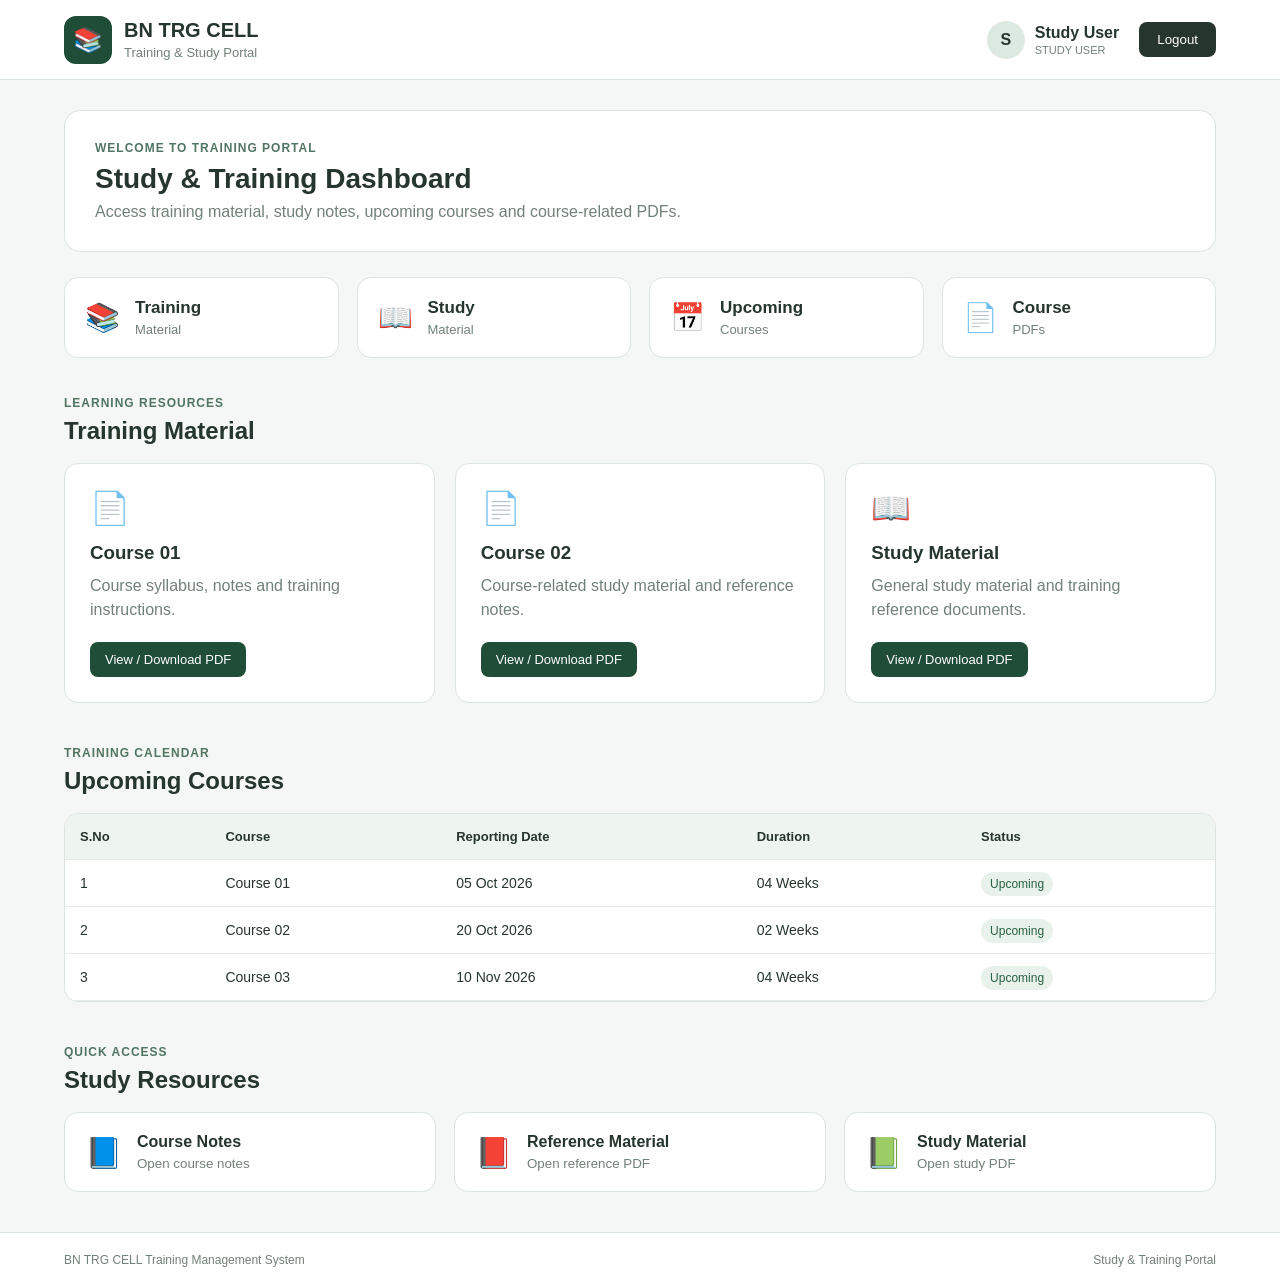
==== study.html @ 425ab78c "Add files via upload" ====
<!DOCTYPE html>
<html lang="en">

<head>

    <meta charset="UTF-8">

    <meta name="viewport"
          content="width=device-width, initial-scale=1.0">

    <title>BN TRG CELL - Study Dashboard</title>

    <link rel="stylesheet" href="study.css">

</head>

<body>

    <header class="topbar">

        <div class="brand">
            <div class="logo">📚</div>

            <div>
                <h1>BN TRG CELL</h1>
                <p>Training & Study Portal</p>
            </div>
        </div>

        <div class="user-area">

            <div class="profile">
                <div class="avatar">S</div>

                <div>
                    <strong>Study User</strong>
                    <small>STUDY USER</small>
                </div>
            </div>

            <button class="logout-btn"
                    onclick="logout()">
                Logout
            </button>

        </div>

    </header>


    <main class="container">

        <section class="welcome">

            <div>
                <p class="small-title">
                    WELCOME TO TRAINING PORTAL
                </p>

                <h2>Study & Training Dashboard</h2>

                <p>
                    Access training material, study notes,
                    upcoming courses and course-related PDFs.
                </p>
            </div>

        </section>


        <section class="stats">

            <div class="stat-card">
                <span>📚</span>
                <div>
                    <strong>Training</strong>
                    <p>Material</p>
                </div>
            </div>

            <div class="stat-card">
                <span>📖</span>
                <div>
                    <strong>Study</strong>
                    <p>Material</p>
                </div>
            </div>

            <div class="stat-card">
                <span>📅</span>
                <div>
                    <strong>Upcoming</strong>
                    <p>Courses</p>
                </div>
            </div>

            <div class="stat-card">
                <span>📄</span>
                <div>
                    <strong>Course</strong>
                    <p>PDFs</p>
                </div>
            </div>

        </section>


        <section class="section">

            <div class="section-heading">

                <div>
                    <span class="section-label">
                        LEARNING RESOURCES
                    </span>

                    <h2>Training Material</h2>
                </div>

            </div>


            <div class="material-grid">

                <div class="material-card">

                    <div class="material-icon">📄</div>

                    <h3>Course 01</h3>

                    <p>
                        Course syllabus, notes and
                        training instructions.
                    </p>

                    <a href="materials/course1.pdf"
                       target="_blank"
                       class="download-btn">
                        View / Download PDF
                    </a>

                </div>


                <div class="material-card">

                    <div class="material-icon">📄</div>

                    <h3>Course 02</h3>

                    <p>
                        Course-related study material
                        and reference notes.
                    </p>

                    <a href="materials/course2.pdf"
                       target="_blank"
                       class="download-btn">
                        View / Download PDF
                    </a>

                </div>


                <div class="material-card">

                    <div class="material-icon">📖</div>

                    <h3>Study Material</h3>

                    <p>
                        General study material and
                        training reference documents.
                    </p>

                    <a href="materials/study-material.pdf"
                       target="_blank"
                       class="download-btn">
                        View / Download PDF
                    </a>

                </div>

            </div>

        </section>


        <section class="section">

            <div class="section-heading">

                <div>
                    <span class="section-label">
                        TRAINING CALENDAR
                    </span>

                    <h2>Upcoming Courses</h2>
                </div>

            </div>


            <div class="course-table">

                <table>

                    <thead>

                        <tr>
                            <th>S.No</th>
                            <th>Course</th>
                            <th>Reporting Date</th>
                            <th>Duration</th>
                            <th>Status</th>
                        </tr>

                    </thead>

                    <tbody>

                        <tr>
                            <td>1</td>
                            <td>Course 01</td>
                            <td>05 Oct 2026</td>
                            <td>04 Weeks</td>
                            <td>
                                <span class="upcoming">
                                    Upcoming
                                </span>
                            </td>
                        </tr>

                        <tr>
                            <td>2</td>
                            <td>Course 02</td>
                            <td>20 Oct 2026</td>
                            <td>02 Weeks</td>
                            <td>
                                <span class="upcoming">
                                    Upcoming
                                </span>
                            </td>
                        </tr>

                        <tr>
                            <td>3</td>
                            <td>Course 03</td>
                            <td>10 Nov 2026</td>
                            <td>04 Weeks</td>
                            <td>
                                <span class="upcoming">
                                    Upcoming
                                </span>
                            </td>
                        </tr>

                    </tbody>

                </table>

            </div>

        </section>


        <section class="section">

            <div class="section-heading">

                <div>
                    <span class="section-label">
                        QUICK ACCESS
                    </span>

                    <h2>Study Resources</h2>
                </div>

            </div>


            <div class="quick-grid">

                <a href="materials/course1.pdf"
                   target="_blank"
                   class="quick-card">

                    <span>📘</span>

                    <div>
                        <strong>Course Notes</strong>
                        <small>Open course notes</small>
                    </div>

                </a>


                <a href="materials/course2.pdf"
                   target="_blank"
                   class="quick-card">

                    <span>📕</span>

                    <div>
                        <strong>Reference Material</strong>
                        <small>Open reference PDF</small>
                    </div>

                </a>


                <a href="materials/study-material.pdf"
                   target="_blank"
                   class="quick-card">

                    <span>📗</span>

                    <div>
                        <strong>Study Material</strong>
                        <small>Open study PDF</small>
                    </div>

                </a>

            </div>

        </section>

    </main>


    <footer>

        <p>
            BN TRG CELL Training Management System
        </p>

        <p>
            Study & Training Portal
        </p>

    </footer>


    <script>

        function logout() {
            window.location.href = "index.html";
        }

    </script>

</body>

</html>
---- study.css ----
* {
    box-sizing: border-box;
    margin: 0;
    padding: 0;
}

body {
    font-family: Arial, sans-serif;
    background: #f4f7f5;
    color: #26352d;
}

.topbar {
    min-height: 80px;
    background: #ffffff;
    border-bottom: 1px solid #dce5df;
    display: flex;
    justify-content: space-between;
    align-items: center;
    padding: 15px 5%;
}

.brand {
    display: flex;
    align-items: center;
    gap: 12px;
}

.logo {
    width: 48px;
    height: 48px;
    border-radius: 12px;
    background: #1f4d38;
    color: white;
    display: flex;
    align-items: center;
    justify-content: center;
    font-size: 24px;
}

.brand h1 {
    font-size: 20px;
}

.brand p {
    color: #718078;
    font-size: 13px;
    margin-top: 3px;
}

.user-area {
    display: flex;
    align-items: center;
    gap: 20px;
}

.profile {
    display: flex;
    align-items: center;
    gap: 10px;
}

.avatar {
    width: 38px;
    height: 38px;
    border-radius: 50%;
    background: #dce9e1;
    display: flex;
    align-items: center;
    justify-content: center;
    font-weight: bold;
}

.profile small {
    display: block;
    color: #718078;
    font-size: 11px;
    margin-top: 2px;
}

.logout-btn {
    border: 0;
    background: #26352d;
    color: white;
    padding: 10px 18px;
    border-radius: 8px;
    cursor: pointer;
}

.logout-btn:hover {
    opacity: 0.85;
}

.container {
    width: 90%;
    max-width: 1200px;
    margin: 30px auto;
}

.welcome {
    background: #ffffff;
    border: 1px solid #dce5df;
    border-radius: 16px;
    padding: 30px;
    margin-bottom: 25px;
}

.small-title,
.section-label {
    color: #527563;
    font-size: 12px;
    font-weight: bold;
    letter-spacing: 1px;
}

.welcome h2 {
    margin: 8px 0;
    font-size: 28px;
}

.welcome p:last-child {
    color: #718078;
}

.stats {
    display: grid;
    grid-template-columns: repeat(4, 1fr);
    gap: 18px;
    margin-bottom: 35px;
}

.stat-card {
    background: white;
    border: 1px solid #dce5df;
    border-radius: 14px;
    padding: 20px;
    display: flex;
    align-items: center;
    gap: 15px;
}

.stat-card > span {
    font-size: 28px;
}

.stat-card strong {
    font-size: 17px;
}

.stat-card p {
    color: #718078;
    font-size: 13px;
    margin-top: 4px;
}

.section {
    margin-bottom: 40px;
}

.section-heading {
    margin-bottom: 18px;
}

.section-heading h2 {
    margin-top: 6px;
}

.material-grid {
    display: grid;
    grid-template-columns: repeat(3, 1fr);
    gap: 20px;
}

.material-card {
    background: white;
    border: 1px solid #dce5df;
    border-radius: 14px;
    padding: 25px;
}

.material-icon {
    font-size: 32px;
    margin-bottom: 15px;
}

.material-card h3 {
    margin-bottom: 10px;
}

.material-card p {
    color: #718078;
    line-height: 1.5;
    min-height: 48px;
}

.download-btn {
    display: inline-block;
    margin-top: 20px;
    background: #1f4d38;
    color: white;
    text-decoration: none;
    padding: 10px 15px;
    border-radius: 8px;
    font-size: 13px;
}

.download-btn:hover {
    opacity: 0.85;
}

.course-table {
    background: white;
    border: 1px solid #dce5df;
    border-radius: 14px;
    overflow: hidden;
}

table {
    width: 100%;
    border-collapse: collapse;
}

th,
td {
    padding: 15px;
    text-align: left;
    border-bottom: 1px solid #e5ebe7;
}

th {
    background: #eef4f0;
    font-size: 13px;
}

td {
    font-size: 14px;
}

.upcoming {
    background: #e8f2eb;
    color: #286040;
    padding: 5px 9px;
    border-radius: 20px;
    font-size: 12px;
}

.quick-grid {
    display: grid;
    grid-template-columns: repeat(3, 1fr);
    gap: 18px;
}

.quick-card {
    background: white;
    border: 1px solid #dce5df;
    border-radius: 14px;
    padding: 20px;
    text-decoration: none;
    color: inherit;
    display: flex;
    align-items: center;
    gap: 15px;
}

.quick-card:hover {
    transform: translateY(-2px);
}

.quick-card > span {
    font-size: 30px;
}

.quick-card small {
    display: block;
    color: #718078;
    margin-top: 5px;
}

footer {
    border-top: 1px solid #dce5df;
    background: white;
    padding: 20px 5%;
    display: flex;
    justify-content: space-between;
    color: #718078;
    font-size: 12px;
}

@media (max-width: 800px) {

    .stats {
        grid-template-columns: repeat(2, 1fr);
    }

    .material-grid,
    .quick-grid {
        grid-template-columns: 1fr;
    }

    .topbar {
        flex-direction: column;
        gap: 15px;
    }

    .course-table {
        overflow-x: auto;
    }
}

@media (max-width: 500px) {

    .stats {
        grid-template-columns: 1fr;
    }

    .user-area {
        flex-direction: column;
    }

    .welcome h2 {
        font-size: 22px;
    }

}
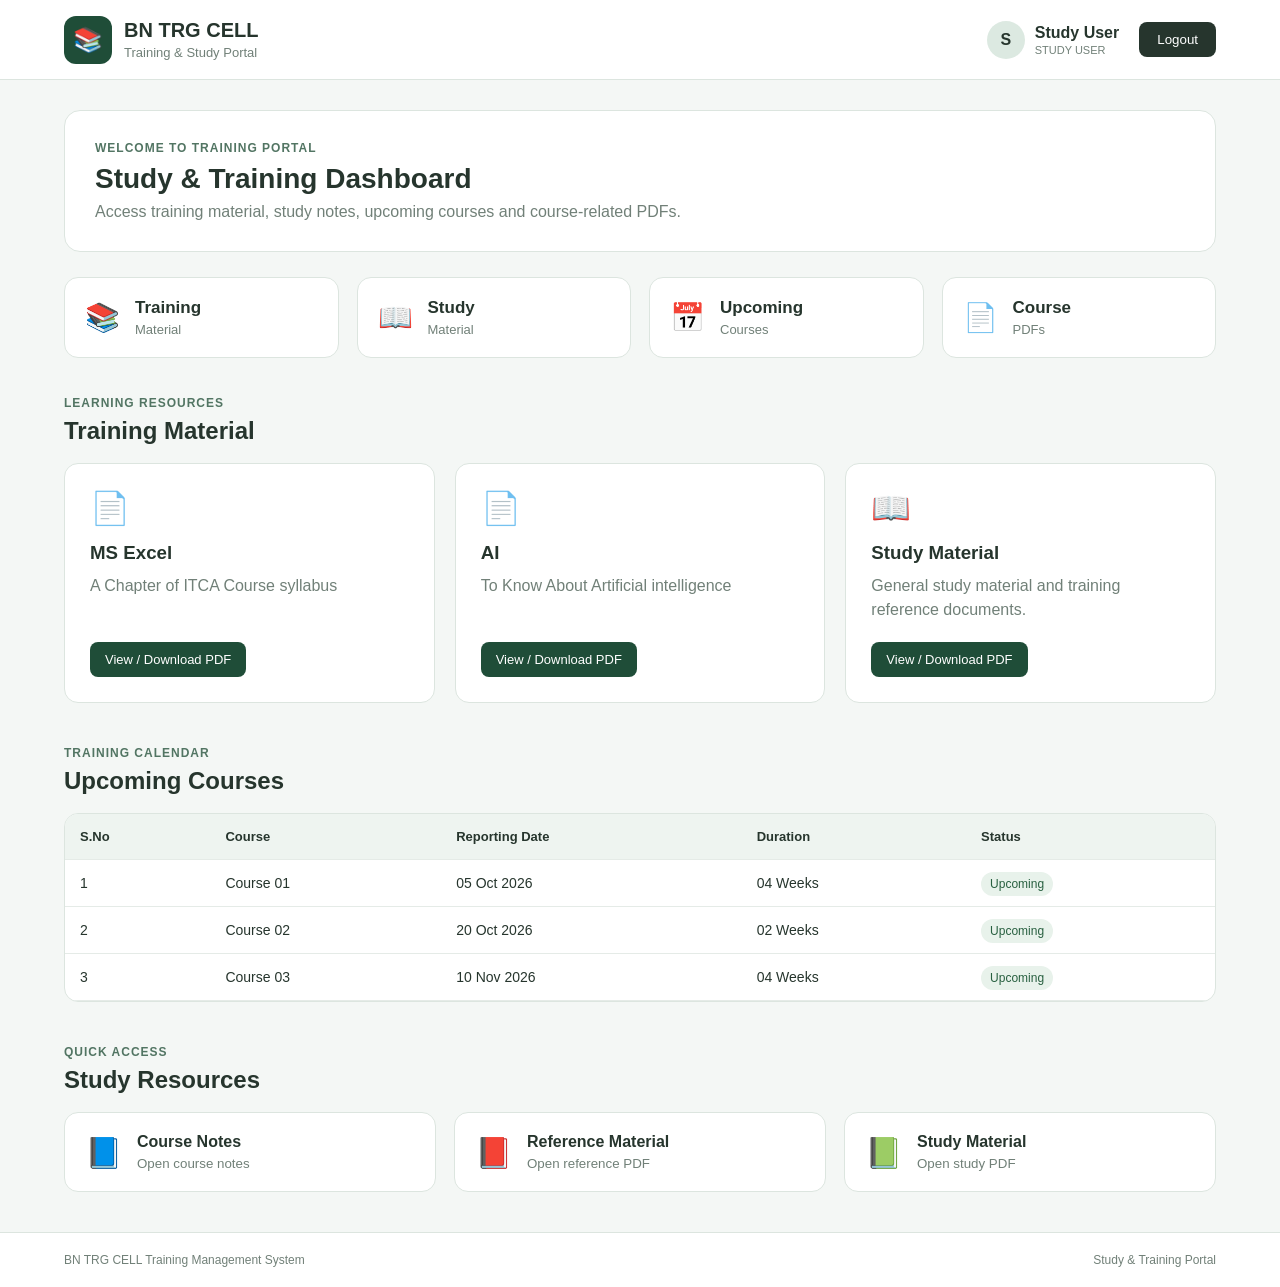
==== commit c6d1632f: "Update study.html" ====
--- a/study.html
+++ b/study.html
@@ -126,14 +126,14 @@
 
                     <div class="material-icon">📄</div>
 
-                    <h3>Course 01</h3>
+                    <h3>MS Excel</h3>
 
                     <p>
-                        Course syllabus, notes and
-                        training instructions.
+                       A Chapter of ITCA Course syllabus
+        
                     </p>
 
-                    <a href="materials/course1.pdf"
+                    <a href="MS EXCEL.pptx"
                        target="_blank"
                        class="download-btn">
                         View / Download PDF
@@ -146,14 +146,13 @@
 
                     <div class="material-icon">📄</div>
 
-                    <h3>Course 02</h3>
+                    <h3>AI</h3>
 
                     <p>
-                        Course-related study material
-                        and reference notes.
+                        To Know About Artificial intelligence
                     </p>
 
-                    <a href="materials/course2.pdf"
+                    <a href="ARTIFICIAL INTELLIGENCE 2.pptx"
                        target="_blank"
                        class="download-btn">
                         View / Download PDF
@@ -352,4 +351,4 @@
 
 </body>
 
-</html>+</html>
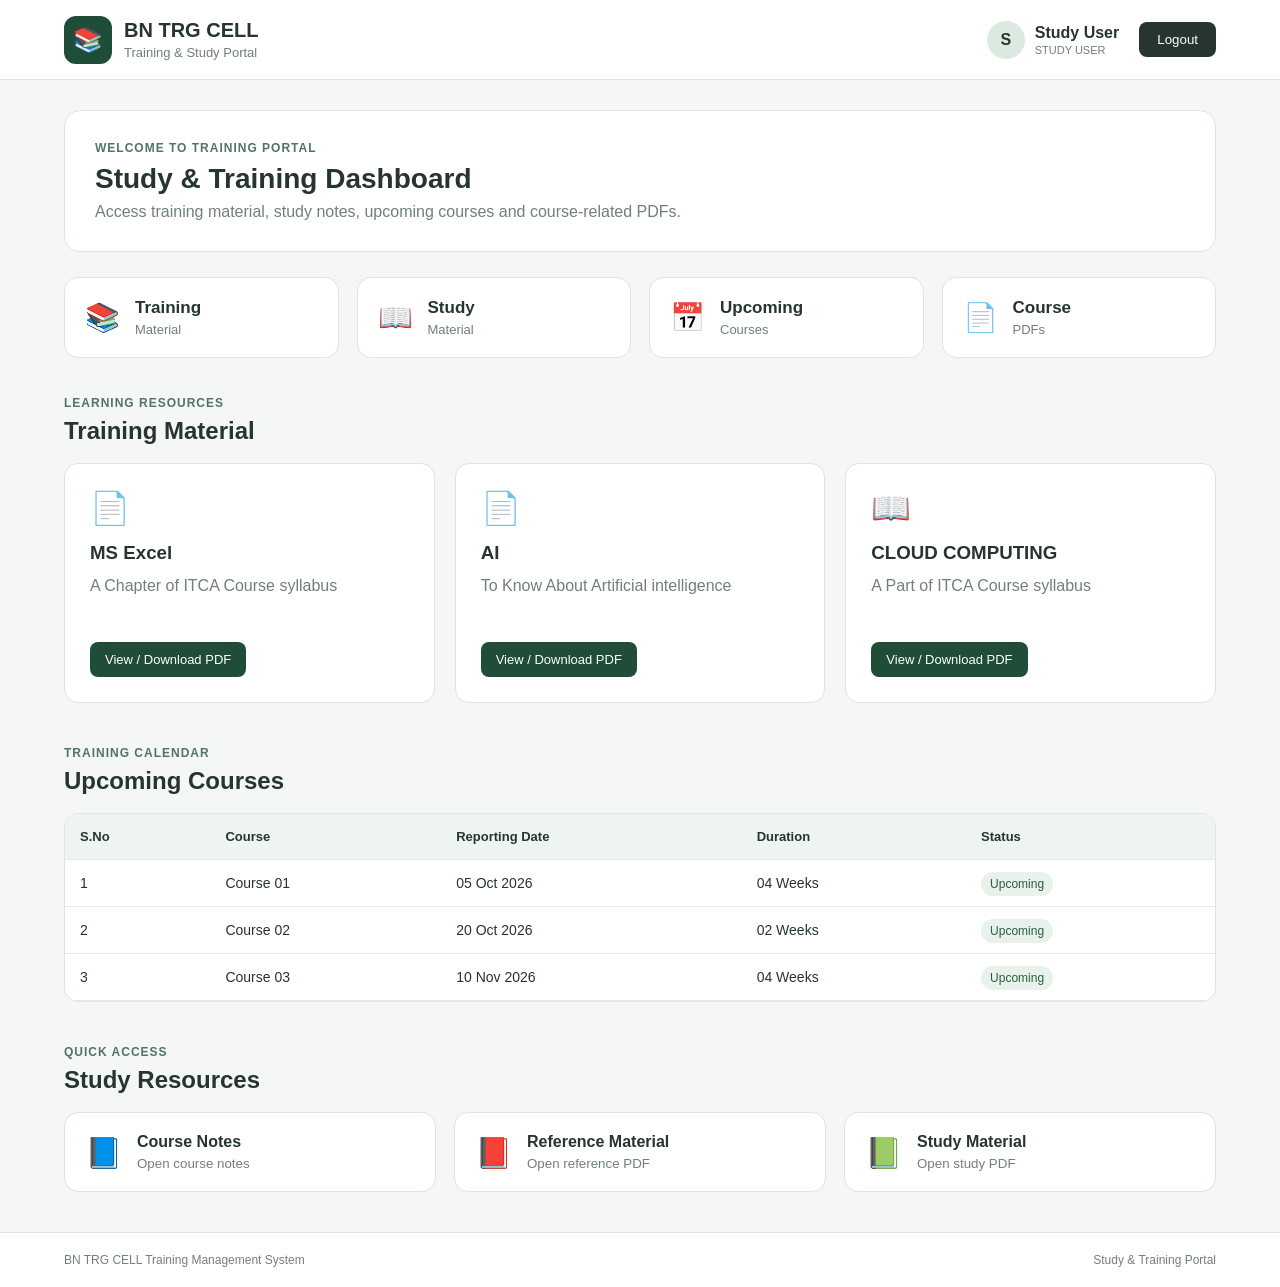
==== commit 25ebc128: "Update study.html" ====
--- a/study.html
+++ b/study.html
@@ -133,7 +133,7 @@
         
                     </p>
 
-                    <a href="MS EXCEL.pptx"
+                    <a href="2. MS EXCEL.pptx"
                        target="_blank"
                        class="download-btn">
                         View / Download PDF
@@ -165,14 +165,14 @@
 
                     <div class="material-icon">📖</div>
 
-                    <h3>Study Material</h3>
+                    <h3>CLOUD COMPUTING</h3>
 
                     <p>
-                        General study material and
-                        training reference documents.
+                        A Part of ITCA Course syllabus
+                    
                     </p>
 
-                    <a href="materials/study-material.pdf"
+                    <a href="CLOUD COMPUTING.pptx"
                        target="_blank"
                        class="download-btn">
                         View / Download PDF
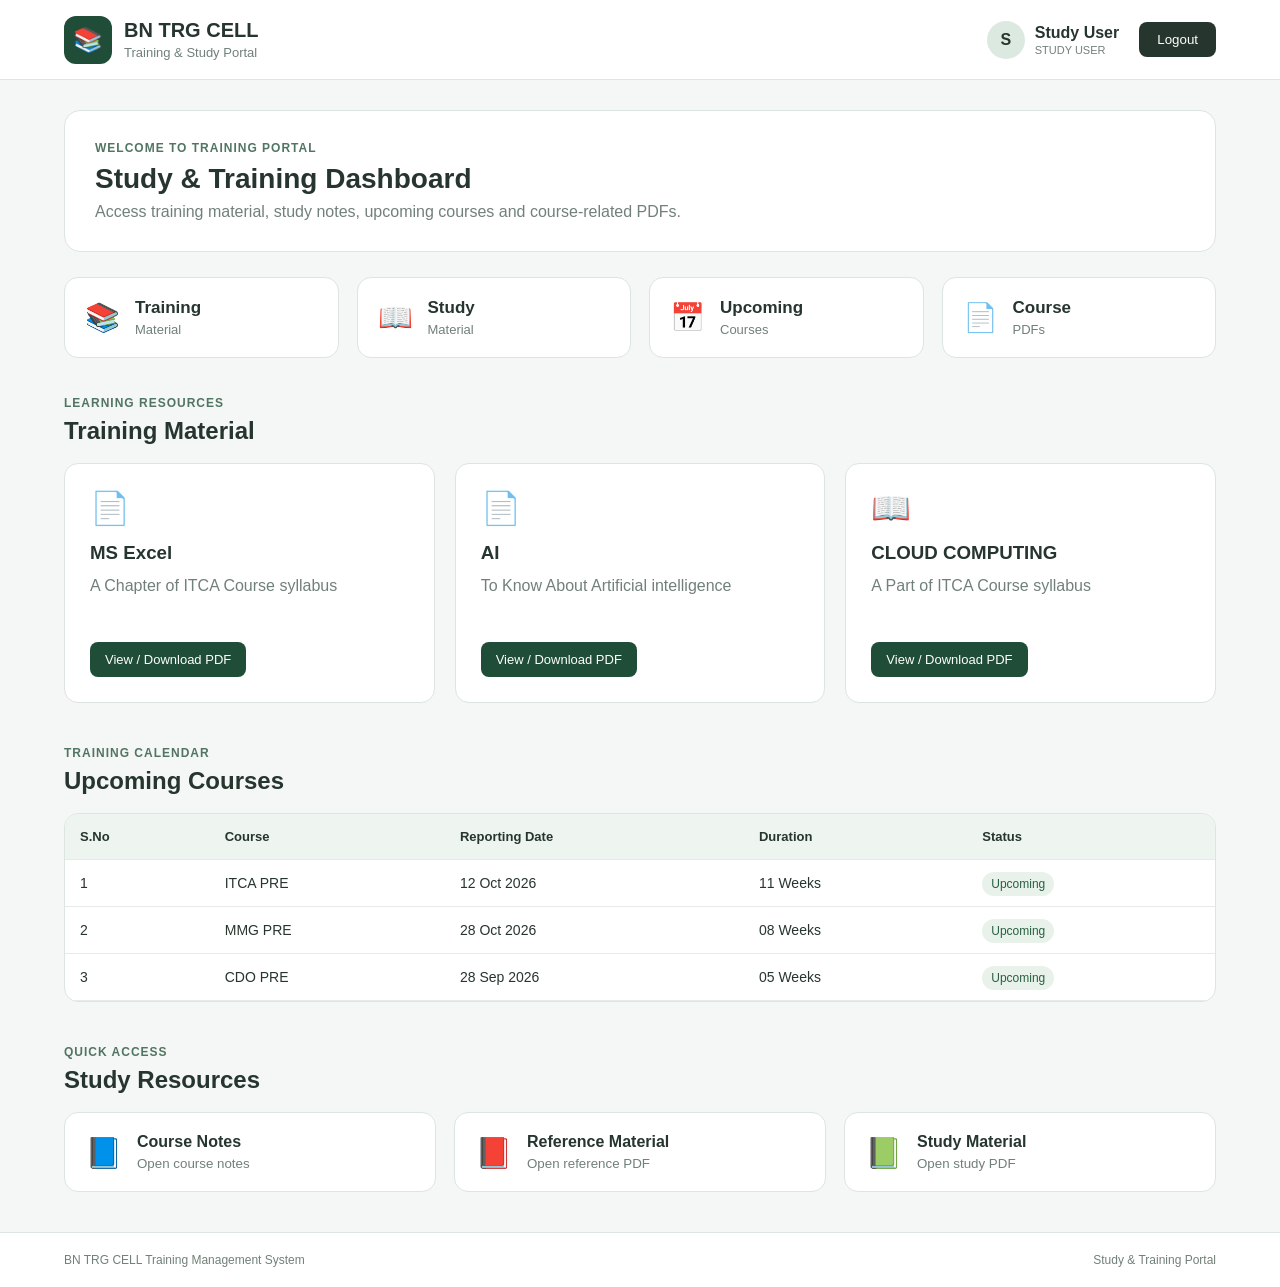
==== commit 7ed6ea9b: "Update study.html" ====
--- a/study.html
+++ b/study.html
@@ -220,9 +220,9 @@
 
                         <tr>
                             <td>1</td>
-                            <td>Course 01</td>
-                            <td>05 Oct 2026</td>
-                            <td>04 Weeks</td>
+                            <td>ITCA PRE</td>
+                            <td>12 Oct 2026</td>
+                            <td>11 Weeks</td>
                             <td>
                                 <span class="upcoming">
                                     Upcoming
@@ -232,9 +232,9 @@
 
                         <tr>
                             <td>2</td>
-                            <td>Course 02</td>
-                            <td>20 Oct 2026</td>
-                            <td>02 Weeks</td>
+                            <td>MMG PRE</td>
+                            <td>28 Oct 2026</td>
+                            <td>08 Weeks</td>
                             <td>
                                 <span class="upcoming">
                                     Upcoming
@@ -244,9 +244,9 @@
 
                         <tr>
                             <td>3</td>
-                            <td>Course 03</td>
-                            <td>10 Nov 2026</td>
-                            <td>04 Weeks</td>
+                            <td>CDO PRE</td>
+                            <td>28 Sep 2026</td>
+                            <td>05 Weeks</td>
                             <td>
                                 <span class="upcoming">
                                     Upcoming
